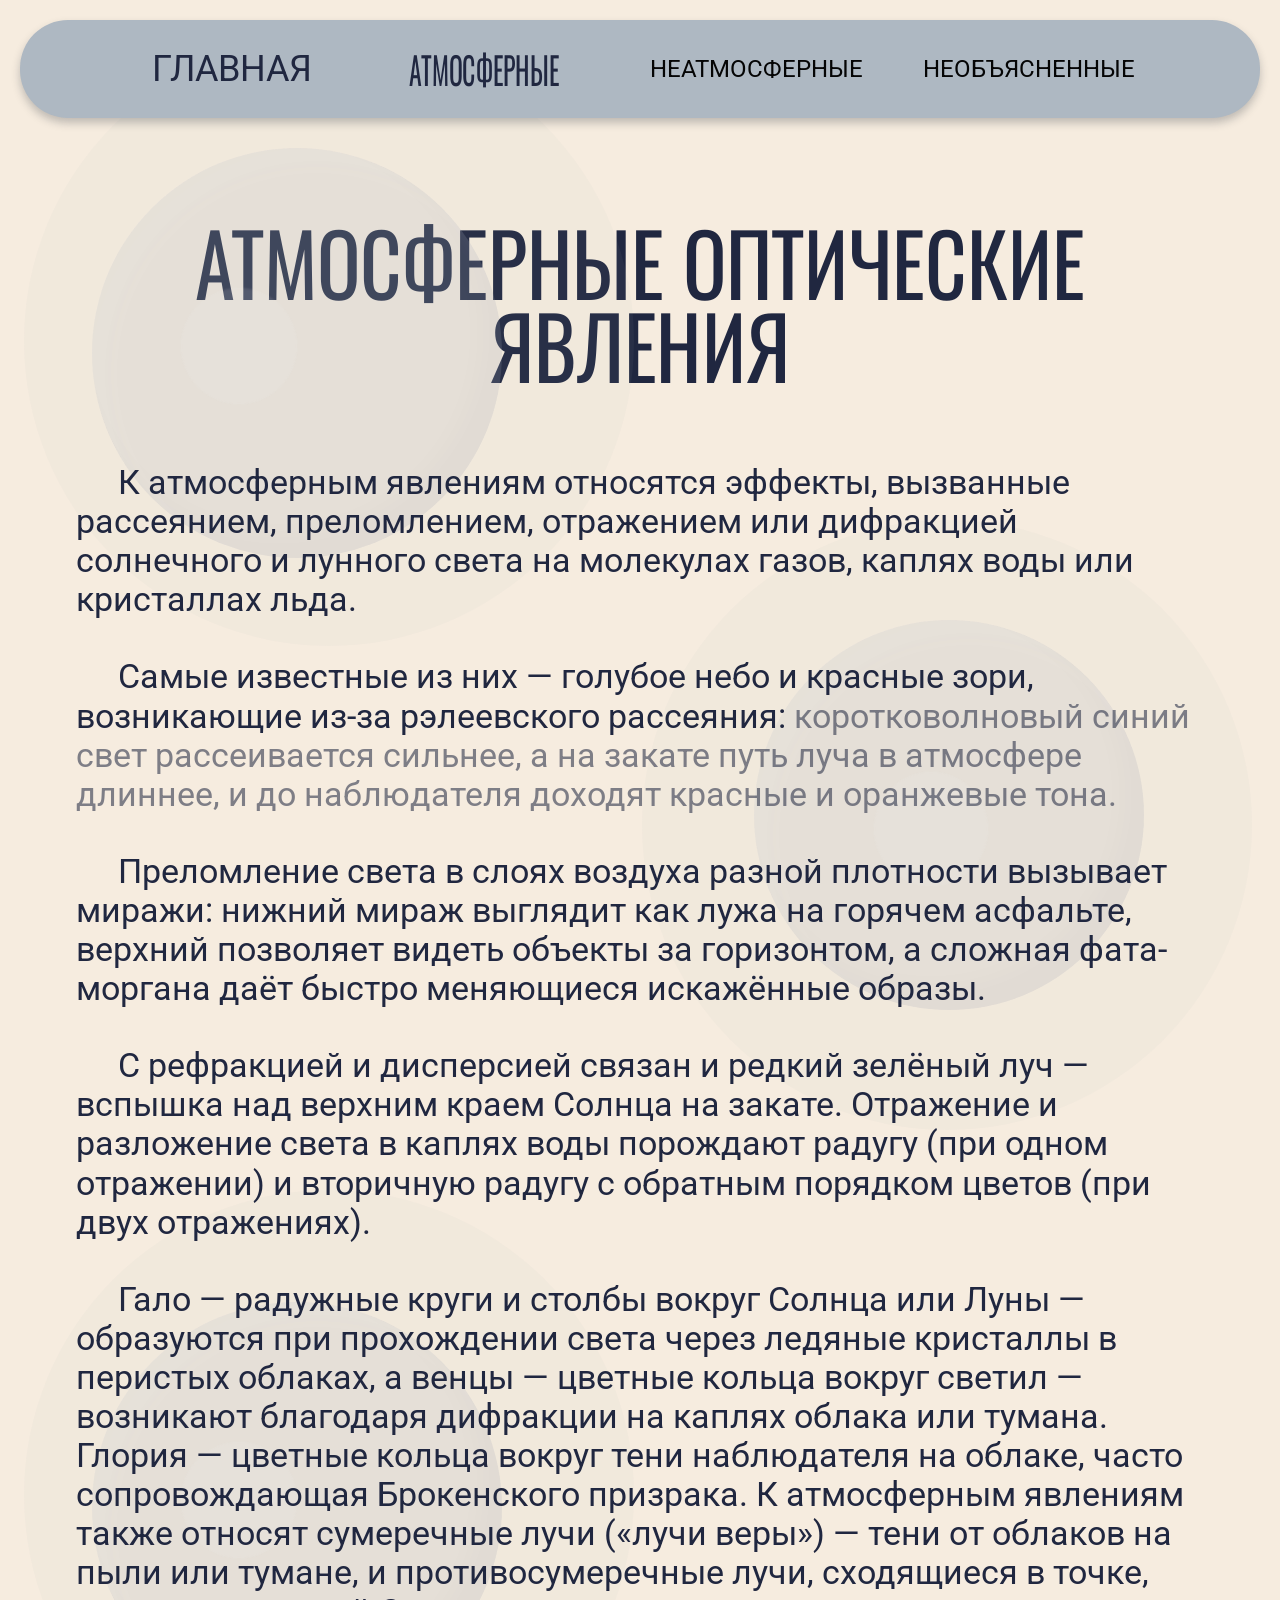
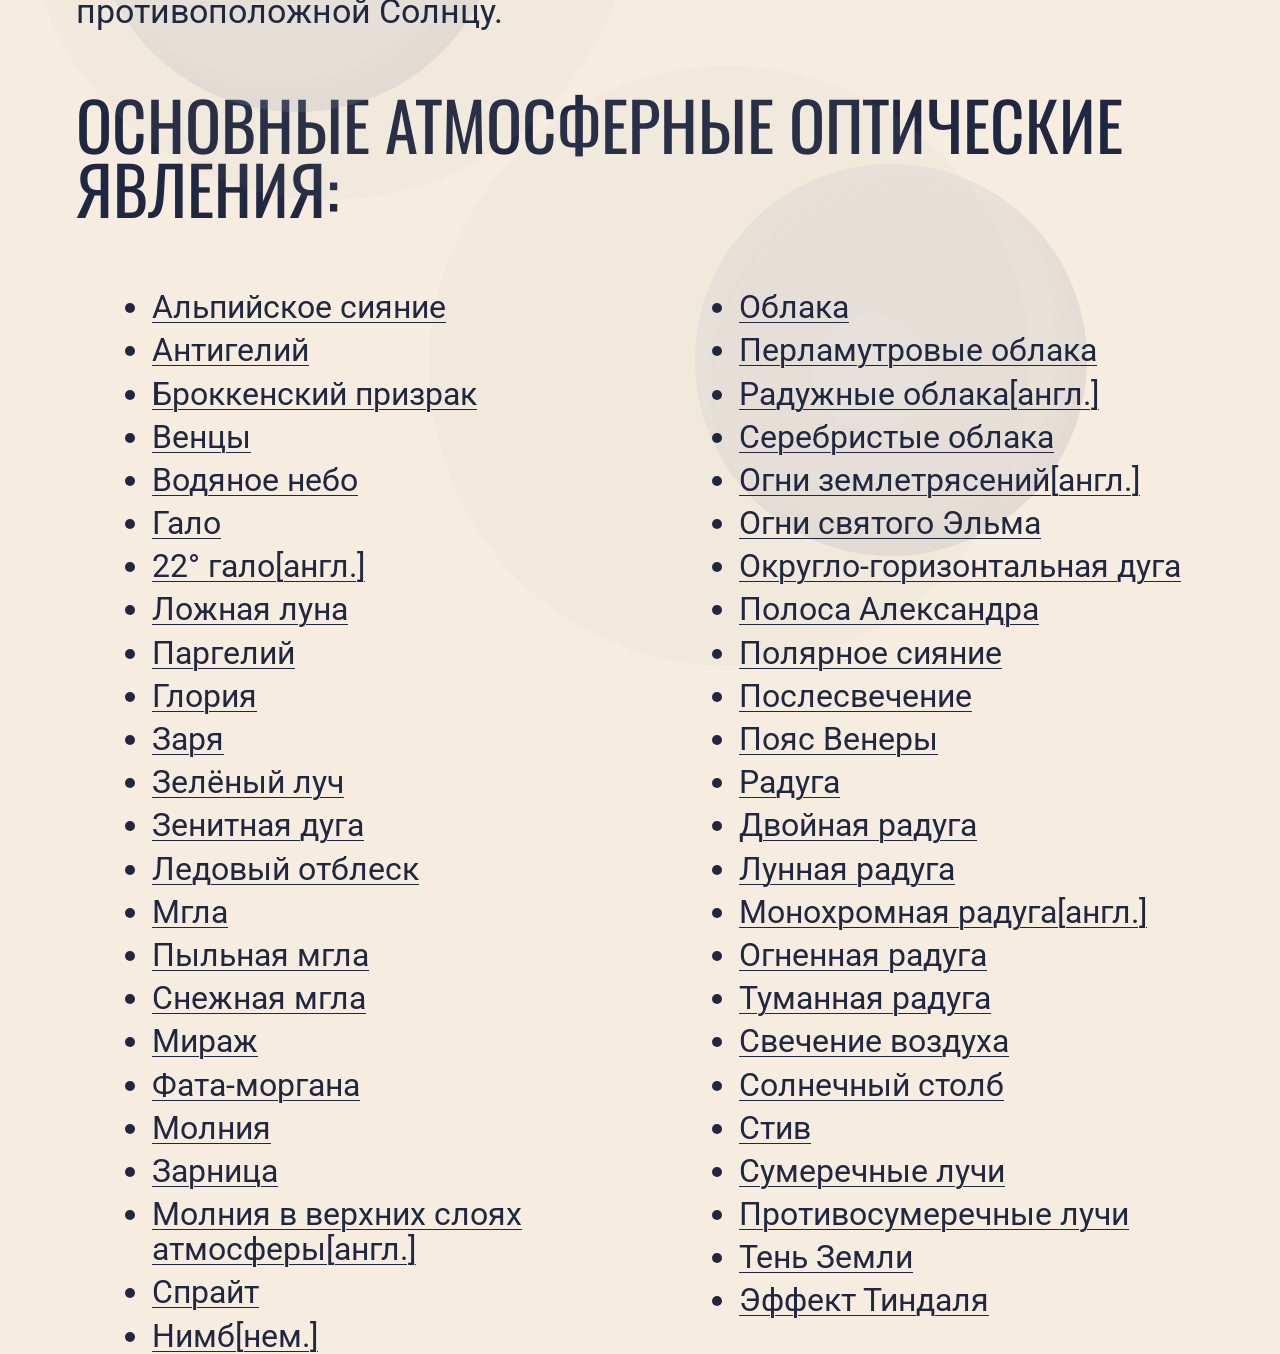
==== atmospheric.html @ 503780d5 "Add files via upload" ====
<!doctype html>
<html lang="ru">
  <head>
    <meta charset="UTF-8" />
    <meta name="viewport" content="width=device-width, initial-scale=1.0" />
    <title>Атмосферные оптические явления</title>
    <link rel="preconnect" href="https://fonts.googleapis.com" />
    <link rel="preconnect" href="https://fonts.gstatic.com" crossorigin />
    <link
      href="https://fonts.googleapis.com/css2?family=Oswald:wght@700&family=Roboto:wght@400;500&display=swap"
      rel="stylesheet"
    />
    <link rel="stylesheet" href="styles.css" />
  </head>
  <body>
<section class="page" id="atmospheric">
      <nav class="nav" aria-label="Навигация">
        <a class="home-link" href="index.html">Главная</a>
        <a class="active" href="atmospheric.html">Атмосферные</a>
        <a href="non-atmospheric.html">Неатмосферные</a>
        <a href="unexplained.html">Необъясненные</a>
      </nav>

      <div class="title-block">
        <h1 class="two-line-title">Атмосферные оптические<br />явления</h1>
      </div>

      <div class="lens lens-right lens-atmo-1" aria-hidden="true"><span></span></div>
      <div class="lens lens-left lens-atmo-2" aria-hidden="true"><span></span></div>
      <div class="lens lens-bottom lens-atmo-3" aria-hidden="true"><span></span></div>
      <div class="lens lens-left lens-atmo-4" aria-hidden="true"><span></span></div>

      <article class="article text">
        <p class="wide indent">
          К атмосферным явлениям относятся эффекты, вызванные рассеянием,
          преломлением, отражением или дифракцией солнечного и лунного света на
          молекулах газов, каплях воды или кристаллах льда.
        </p>
        <p class="wide indent">
          Самые известные из них — голубое небо и красные зори, возникающие из-за
          рэлеевского рассеяния: <span class="muted">коротковолновый синий свет
          рассеивается сильнее, а на закате путь луча в атмосфере длиннее, и до
          наблюдателя доходят красные и оранжевые тона.</span>
        </p>
        <p class="wide indent">
          Преломление света в слоях воздуха разной плотности вызывает миражи:
          нижний мираж выглядит как лужа на горячем асфальте, верхний позволяет
          видеть объекты за горизонтом, а сложная фата-моргана даёт быстро
          меняющиеся искажённые образы.
        </p>
        <p class="wide indent">
          С рефракцией и дисперсией связан и редкий зелёный луч — вспышка над
          верхним краем Солнца на закате. Отражение и разложение света в каплях воды
          порождают радугу (при одном отражении) и вторичную радугу с обратным
          порядком цветов (при двух отражениях).
        </p>
        <p class="wide indent">
          Гало — радужные круги и столбы вокруг Солнца или Луны — образуются при
          прохождении света через ледяные кристаллы в перистых облаках, а венцы —
          цветные кольца вокруг светил — возникают благодаря дифракции на каплях
          облака или тумана. Глория — цветные кольца вокруг тени наблюдателя на
          облаке, часто сопровождающая Брокенского призрака. К атмосферным явлениям
          также относят сумеречные лучи («лучи веры») — тени от облаков на пыли или
          тумане, и противосумеречные лучи, сходящиеся в точке, противоположной
          Солнцу.
        </p>
      </article>

      <h2 class="phenomena-title">Основные атмосферные оптические явления:</h2>
      <div class="columns">
        <ul class="link-list">
          <li><a href="https://ru.wikipedia.org/wiki/%D0%90%D0%BB%D1%8C%D0%BF%D0%B8%D0%B9%D1%81%D0%BA%D0%BE%D0%B5_%D1%81%D0%B8%D1%8F%D0%BD%D0%B8%D0%B5" target="_blank" rel="noopener">Альпийское сияние</a></li>
          <li><a href="https://ru.wikipedia.org/wiki/%D0%90%D0%BD%D1%82%D0%B8%D0%B3%D0%B5%D0%BB%D0%B8%D0%B9" target="_blank" rel="noopener">Антигелий</a></li>
          <li><a href="https://ru.wikipedia.org/wiki/%D0%91%D1%80%D0%BE%D0%BA%D0%BA%D0%B5%D0%BD%D1%81%D0%BA%D0%B8%D0%B9_%D0%BF%D1%80%D0%B8%D0%B7%D1%80%D0%B0%D0%BA" target="_blank" rel="noopener">Броккенский призрак</a></li>
          <li><a href="https://ru.wikipedia.org/wiki/%D0%92%D0%B5%D0%BD%D1%86%D1%8B" target="_blank" rel="noopener">Венцы</a></li>
          <li><a href="https://ru.wikipedia.org/wiki/%D0%92%D0%BE%D0%B4%D1%8F%D0%BD%D0%BE%D0%B5_%D0%BD%D0%B5%D0%B1%D0%BE" target="_blank" rel="noopener">Водяное небо</a></li>
          <li><a href="https://ru.wikipedia.org/wiki/%D0%93%D0%B0%D0%BB%D0%BE" target="_blank" rel="noopener">Гало</a></li>
          <li><a href="https://en.wikipedia.org/wiki/22%C2%B0_halo" target="_blank" rel="noopener">22° гало[англ.]</a></li>
          <li><a href="https://ru.wikipedia.org/wiki/%D0%9B%D0%BE%D0%B6%D0%BD%D0%B0%D1%8F_%D0%BB%D1%83%D0%BD%D0%B0" target="_blank" rel="noopener">Ложная луна</a></li>
          <li><a href="https://ru.wikipedia.org/wiki/%D0%9F%D0%B0%D1%80%D0%B3%D0%B5%D0%BB%D0%B8%D0%B9" target="_blank" rel="noopener">Паргелий</a></li>
          <li><a href="https://ru.wikipedia.org/wiki/%D0%93%D0%BB%D0%BE%D1%80%D0%B8%D1%8F" target="_blank" rel="noopener">Глория</a></li>
          <li><a href="https://ru.wikipedia.org/wiki/%D0%97%D0%B0%D1%80%D1%8F" target="_blank" rel="noopener">Заря</a></li>
          <li><a href="https://ru.wikipedia.org/wiki/%D0%97%D0%B5%D0%BB%D1%91%D0%BD%D1%8B%D0%B9_%D0%BB%D1%83%D1%87" target="_blank" rel="noopener">Зелёный луч</a></li>
          <li><a href="https://ru.wikipedia.org/wiki/%D0%97%D0%B5%D0%BD%D0%B8%D1%82%D0%BD%D0%B0%D1%8F_%D0%B4%D1%83%D0%B3%D0%B0" target="_blank" rel="noopener">Зенитная дуга</a></li>
          <li><a href="https://ru.wikipedia.org/wiki/%D0%9B%D0%B5%D0%B4%D0%BE%D0%B2%D1%8B%D0%B9_%D0%BE%D1%82%D0%B1%D0%BB%D0%B5%D1%81%D0%BA" target="_blank" rel="noopener">Ледовый отблеск</a></li>
          <li><a href="https://ru.wikipedia.org/wiki/%D0%9C%D0%B3%D0%BB%D0%B0" target="_blank" rel="noopener">Мгла</a></li>
          <li><a href="https://ru.wikipedia.org/wiki/%D0%9F%D1%8B%D0%BB%D1%8C%D0%BD%D0%B0%D1%8F_%D0%BC%D0%B3%D0%BB%D0%B0" target="_blank" rel="noopener">Пыльная мгла</a></li>
          <li><a href="https://ru.wikipedia.org/wiki/%D0%A1%D0%BD%D0%B5%D0%B6%D0%BD%D0%B0%D1%8F_%D0%BC%D0%B3%D0%BB%D0%B0" target="_blank" rel="noopener">Снежная мгла</a></li>
          <li><a href="https://ru.wikipedia.org/wiki/%D0%9C%D0%B8%D1%80%D0%B0%D0%B6" target="_blank" rel="noopener">Мираж</a></li>
          <li><a href="https://ru.wikipedia.org/wiki/%D0%A4%D0%B0%D1%82%D0%B0-%D0%BC%D0%BE%D1%80%D0%B3%D0%B0%D0%BD%D0%B0" target="_blank" rel="noopener">Фата-моргана</a></li>
          <li><a href="https://ru.wikipedia.org/wiki/%D0%9C%D0%BE%D0%BB%D0%BD%D0%B8%D1%8F" target="_blank" rel="noopener">Молния</a></li>
          <li><a href="https://ru.wikipedia.org/wiki/%D0%97%D0%B0%D1%80%D0%BD%D0%B8%D1%86%D0%B0" target="_blank" rel="noopener">Зарница</a></li>
          <li><a href="https://en.wikipedia.org/wiki/Upper-atmospheric_lightning" target="_blank" rel="noopener">Молния в верхних слоях атмосферы[англ.]</a></li>
          <li><a href="https://ru.wikipedia.org/wiki/%D0%A1%D0%BF%D1%80%D0%B0%D0%B9%D1%82" target="_blank" rel="noopener">Спрайт</a></li>
          <li><a href="https://de.wikipedia.org/wiki/Heiligenschein_(Optik)" target="_blank" rel="noopener">Нимб[нем.]</a></li>
        </ul>
        <ul class="link-list">
          <li><a href="https://ru.wikipedia.org/wiki/%D0%9E%D0%B1%D0%BB%D0%B0%D0%BA%D0%B0" target="_blank" rel="noopener">Облака</a></li>
          <li><a href="https://ru.wikipedia.org/wiki/%D0%9F%D0%B5%D1%80%D0%BB%D0%B0%D0%BC%D1%83%D1%82%D1%80%D0%BE%D0%B2%D1%8B%D0%B5_%D0%BE%D0%B1%D0%BB%D0%B0%D0%BA%D0%B0" target="_blank" rel="noopener">Перламутровые облака</a></li>
          <li><a href="https://en.wikipedia.org/wiki/Cloud_iridescence" target="_blank" rel="noopener">Радужные облака[англ.]</a></li>
          <li><a href="https://ru.wikipedia.org/wiki/%D0%A1%D0%B5%D1%80%D0%B5%D0%B1%D1%80%D0%B8%D1%81%D1%82%D1%8B%D0%B5_%D0%BE%D0%B1%D0%BB%D0%B0%D0%BA%D0%B0" target="_blank" rel="noopener">Серебристые облака</a></li>
          <li><a href="https://en.wikipedia.org/wiki/Earthquake_light" target="_blank" rel="noopener">Огни землетрясений[англ.]</a></li>
          <li><a href="https://ru.wikipedia.org/wiki/%D0%9E%D0%B3%D0%BD%D0%B8_%D1%81%D0%B2%D1%8F%D1%82%D0%BE%D0%B3%D0%BE_%D0%AD%D0%BB%D1%8C%D0%BC%D0%B0" target="_blank" rel="noopener">Огни святого Эльма</a></li>
          <li><a href="https://ru.wikipedia.org/wiki/%D0%9E%D0%BA%D1%80%D1%83%D0%B3%D0%BB%D0%BE-%D0%B3%D0%BE%D1%80%D0%B8%D0%B7%D0%BE%D0%BD%D1%82%D0%B0%D0%BB%D1%8C%D0%BD%D0%B0%D1%8F_%D0%B4%D1%83%D0%B3%D0%B0" target="_blank" rel="noopener">Округло-горизонтальная дуга</a></li>
          <li><a href="https://ru.wikipedia.org/wiki/%D0%9F%D0%BE%D0%BB%D0%BE%D1%81%D0%B0_%D0%90%D0%BB%D0%B5%D0%BA%D1%81%D0%B0%D0%BD%D0%B4%D1%80%D0%B0" target="_blank" rel="noopener">Полоса Александра</a></li>
          <li><a href="https://ru.wikipedia.org/wiki/%D0%9F%D0%BE%D0%BB%D1%8F%D1%80%D0%BD%D0%BE%D0%B5_%D1%81%D0%B8%D1%8F%D0%BD%D0%B8%D0%B5" target="_blank" rel="noopener">Полярное сияние</a></li>
          <li><a href="https://ru.wikipedia.org/wiki/%D0%9F%D0%BE%D1%81%D0%BB%D0%B5%D1%81%D0%B2%D0%B5%D1%87%D0%B5%D0%BD%D0%B8%D0%B5" target="_blank" rel="noopener">Послесвечение</a></li>
          <li><a href="https://ru.wikipedia.org/wiki/%D0%9F%D0%BE%D1%8F%D1%81_%D0%92%D0%B5%D0%BD%D0%B5%D1%80%D1%8B" target="_blank" rel="noopener">Пояс Венеры</a></li>
          <li><a href="https://ru.wikipedia.org/wiki/%D0%A0%D0%B0%D0%B4%D1%83%D0%B3%D0%B0" target="_blank" rel="noopener">Радуга</a></li>
          <li><a href="https://ru.wikipedia.org/wiki/%D0%94%D0%B2%D0%BE%D0%B9%D0%BD%D0%B0%D1%8F_%D1%80%D0%B0%D0%B4%D1%83%D0%B3%D0%B0" target="_blank" rel="noopener">Двойная радуга</a></li>
          <li><a href="https://ru.wikipedia.org/wiki/%D0%9B%D1%83%D0%BD%D0%BD%D0%B0%D1%8F_%D1%80%D0%B0%D0%B4%D1%83%D0%B3%D0%B0" target="_blank" rel="noopener">Лунная радуга</a></li>
          <li><a href="https://en.wikipedia.org/wiki/Monochrome_rainbow" target="_blank" rel="noopener">Монохромная радуга[англ.]</a></li>
          <li><a href="https://ru.wikipedia.org/wiki/%D0%9E%D0%B3%D0%BD%D0%B5%D0%BD%D0%BD%D0%B0%D1%8F_%D1%80%D0%B0%D0%B4%D1%83%D0%B3%D0%B0" target="_blank" rel="noopener">Огненная радуга</a></li>
          <li><a href="https://ru.wikipedia.org/wiki/%D0%A2%D1%83%D0%BC%D0%B0%D0%BD%D0%BD%D0%B0%D1%8F_%D1%80%D0%B0%D0%B4%D1%83%D0%B3%D0%B0" target="_blank" rel="noopener">Туманная радуга</a></li>
          <li><a href="https://ru.wikipedia.org/wiki/%D0%A1%D0%B2%D0%B5%D1%87%D0%B5%D0%BD%D0%B8%D0%B5_%D0%B2%D0%BE%D0%B7%D0%B4%D1%83%D1%85%D0%B0" target="_blank" rel="noopener">Свечение воздуха</a></li>
          <li><a href="https://ru.wikipedia.org/wiki/%D0%A1%D0%BE%D0%BB%D0%BD%D0%B5%D1%87%D0%BD%D1%8B%D0%B9_%D1%81%D1%82%D0%BE%D0%BB%D0%B1" target="_blank" rel="noopener">Солнечный столб</a></li>
          <li><a href="https://ru.wikipedia.org/wiki/%D0%A1%D1%82%D0%B8%D0%B2" target="_blank" rel="noopener">Стив</a></li>
          <li><a href="https://ru.wikipedia.org/wiki/%D0%A1%D1%83%D0%BC%D0%B5%D1%80%D0%B5%D1%87%D0%BD%D1%8B%D0%B5_%D0%BB%D1%83%D1%87%D0%B8" target="_blank" rel="noopener">Сумеречные лучи</a></li>
          <li><a href="https://ru.wikipedia.org/wiki/%D0%9F%D1%80%D0%BE%D1%82%D0%B8%D0%B2%D0%BE%D1%81%D1%83%D0%BC%D0%B5%D1%80%D0%B5%D1%87%D0%BD%D1%8B%D0%B5_%D0%BB%D1%83%D1%87%D0%B8" target="_blank" rel="noopener">Противосумеречные лучи</a></li>
          <li><a href="https://ru.wikipedia.org/wiki/%D0%A2%D0%B5%D0%BD%D1%8C_%D0%97%D0%B5%D0%BC%D0%BB%D0%B8" target="_blank" rel="noopener">Тень Земли</a></li>
          <li><a href="https://ru.wikipedia.org/wiki/%D0%AD%D1%84%D1%84%D0%B5%D0%BA%D1%82_%D0%A2%D0%B8%D0%BD%D0%B4%D0%B0%D0%BB%D1%8F" target="_blank" rel="noopener">Эффект Тиндаля</a></li>
        </ul>
      </div>
    </section>
    <script src="lens.js"></script>
  </body>
</html>
---- styles.css ----
@font-face {
  font-family: "Red Molot";
  src: url(fonts/Red-Molot.ttf);
}

:root {
  --bg: #f6ecdf;
  --ink: #202740;
  --muted: rgba(32, 39, 64, 0.56);
  --nav: #aeb8c2;
  --lens: rgba(169, 178, 186, 0.18);
  --lens-soft: rgba(169, 178, 186, 0.06);
  --lens-glow: rgba(249, 252, 255, 0.12);
}

* {
  box-sizing: border-box;
}

html {
  scroll-behavior: smooth;
}

body {
  margin: 0;
  color: var(--ink);
  background: var(--bg);
  font-family: "Roboto", Arial, sans-serif;
}

.page {
  position: relative;
  width: min(100%, 1440px);
  margin: 0 auto;
  overflow: hidden;
  background: var(--bg);
  --spot-x: 0px;
  --spot-y: 0px;
  --spot-opacity: 0;
  isolation: isolate;
}

.page::before {
  content: "";
  position: absolute;
  inset: 0;
  z-index: 0;
  pointer-events: none;
  background: radial-gradient(
    circle at calc(50% + var(--spot-x)) calc(28% + var(--spot-y)),
    rgba(255, 255, 255, 0.22),
    rgba(255, 255, 255, 0.08) 18%,
    transparent 40%
  );
  opacity: var(--spot-opacity);
  transition: opacity 260ms ease;
}

#home {
  min-height: 2194px;
}

#atmospheric {
  min-height: 2934px;
}

#non-atmospheric {
  min-height: 5239px;
}

#unexplained {
  min-height: 1646px;
}

.nav {
  position: relative;
  z-index: 10;
  display: grid;
  grid-template-columns: 1fr 1.18fr 1.18fr 1.18fr;
  align-items: center;
  gap: 18px;
  min-height: 98px;
  margin: 20px;
  padding: 0 104px;
  border-radius: 48px;
  background: var(--nav);
  box-shadow: 0 5px 8px rgba(45, 52, 62, 0.27);
}

.nav a {
  color: #050505;
  text-align: center;
  text-decoration: none;
  text-transform: uppercase;
  font-size: 24px;
  line-height: 1;
  letter-spacing: 0;
}

.nav .home-link {
  color: var(--ink);
  font-size: 36px;
}

.nav .active {
  color: var(--ink);
  font-family: "Red Molot", "Oswald", Impact, sans-serif;
  font-size: 38px;
  font-weight: 400;
  transform: scaleX(0.68);
}

h1,
h2 {
  margin: 0;
  color: var(--ink);
  font-family: "Red Molot", "Oswald", Impact, sans-serif;
  font-weight: 400;
  line-height: 0.96;
  letter-spacing: 0;
  text-transform: uppercase;
}

h1 {
  width: 100%;
  text-align: center;
  font-size: 111px;
  white-space: nowrap;
  transform: scaleX(0.76);
}

h2 {
  font-size: 86px;
}

p,
li {
  margin: 0;
  color: var(--ink);
  font-size: 34px;
  font-weight: 400;
  line-height: 1.15;
  letter-spacing: 0;
}

a {
  color: inherit;
  text-decoration-thickness: 1px;
  text-underline-offset: 4px;
}

.title-block {
  padding-top: 82px;
}

.two-line-title {
  max-width: 1160px;
  margin: 0 auto;
  text-align: center;
  font-size: 86px;
  transform: scaleX(0.94);
}

.text {
  position: relative;
  z-index: 2;
}

.wide {
  max-width: 1290px;
  margin-inline: auto;
}

.indent {
  text-indent: 42px;
}

.muted {
  color: var(--muted);
}

.section {
  position: relative;
  z-index: 1;
  padding-inline: 76px;
}

.lead {
  max-width: 1284px;
  margin: 72px 78px 0;
}

.facts {
  padding-top: 60px;
}

.facts h2 {
  margin-left: 50px;
}

.facts p {
  max-width: 1300px;
  margin-top: 50px;
}

.groups {
  padding-top: 37px;
}

.groups h2 {
  width: 1480px;
  max-width: none;
  font-size: 79px;
  transform: scaleX(0.86);
  transform-origin: left top;
}

.groups ul {
  max-width: 1295px;
  margin: 58px 0 0 0;
  padding-left: 93px;
}

.groups li+li {
  margin-top: 3px;
}

.home-closing {
  padding-top: 42px;
  padding-bottom: 60px;
}

.home-closing p {
  max-width: 1300px;
  margin-left: 8px;
}

.article {
  padding: 78px 76px 0;
}

.article p+p {
  margin-top: 38px;
}

.phenomena-title {
  margin: 60px 0 0 76px;
  max-width: 1080px;
  font-size: 67px;
}

.columns {
  position: relative;
  z-index: 2;
  display: grid;
  grid-template-columns: 1fr 1fr;
  gap: 94px;
  margin: 70px 82px 0 118px;
}

.link-list {
  margin: 0;
  padding-left: 34px;
}

.link-list li {
  font-size: 32px;
  line-height: 1.1;
}

.link-list li+li {
  margin-top: 8px;
}

.non-atmo-list {
  position: relative;
  z-index: 2;
  max-width: 1130px;
  margin: 54px 0 0 126px;
  padding-left: 34px;
}

.non-atmo-list li {
  font-size: 32px;
  line-height: 1.16;
}

.non-atmo-list li+li {
  margin-top: 7px;
}

.non-section-title {
  position: relative;
  z-index: 2;
  margin: 66px 0 0 126px;
  font-size: 68px;
}

.unexplained-lead {
  max-width: 1280px;
  margin: 43px auto 0;
}

.unexplained-title {
  position: relative;
  z-index: 2;
  max-width: 930px;
  margin: 56px 0 0 106px;
  font-size: 67px;
}

.unexplained-list {
  position: relative;
  z-index: 2;
  max-width: 1240px;
  margin: 67px 0 0 86px;
  padding-left: 84px;
}

.unexplained-list li {
  font-size: 34px;
  line-height: 1.15;
}

.unexplained-list li+li {
  margin-top: 13px;
}

.lens {
  position: absolute;
  pointer-events: none;
  z-index: 1;
  transform: translate3d(var(--lens-offset-x, 0px), var(--lens-offset-y, 0px), 0);
  transition: transform 650ms cubic-bezier(0.19, 1, 0.22, 1), filter 220ms ease;
  will-change: transform;
  filter: brightness(var(--lens-brightness, 1));
}

.lens::before,
.lens::after,
.lens span,
.lens span::after {
  content: "";
  position: absolute;
  border-radius: 50%;
}

.lens::before {
  background: var(--lens-soft);
}

.lens::after,
.lens span {
  background: var(--lens);
  box-shadow: inset -18px -20px 28px rgba(43, 54, 70, 0.025),
    inset 20px 20px 30px rgba(255, 255, 255, 0.05);
}

.lens span::after {
  background: var(--lens-glow);
  filter: blur(1px);
  animation: lens-glow 5.5s ease-in-out infinite;
}

.page.is-lens-active .lens {
  --lens-brightness: 1.01;
}

.page.is-lens-active .lens::after {
  box-shadow: inset -18px -20px 28px rgba(43, 54, 70, 0.03),
    inset 20px 20px 30px rgba(255, 255, 255, 0.06),
    0 0 34px rgba(255, 255, 255, 0.06);
}

@keyframes lens-glow {
  0%,
  100% {
    opacity: 0.18;
    transform: scale(0.96);
  }

  50% {
    opacity: 0.32;
    transform: scale(1.08);
  }
}

.lens-right {
  top: -35px;
  right: 118px;
  width: 520px;
  height: 612px;
}

.lens-right::before {
  width: 610px;
  height: 610px;
  top: 0;
  left: 0;
}

.lens-right::after {
  width: 390px;
  height: 390px;
  top: 100px;
  left: 112px;
}

.lens-right span::after {
  width: 114px;
  height: 114px;
  top: 252px;
  left: 232px;
}

.lens-left {
  top: 36px;
  left: 24px;
  width: 550px;
  height: 690px;
}

.lens-left::before {
  width: 610px;
  height: 610px;
  top: 0;
  left: 0;
}

.lens-left::after {
  width: 410px;
  height: 410px;
  top: 112px;
  left: 68px;
}

.lens-left span::after {
  width: 116px;
  height: 116px;
  top: 252px;
  left: 157px;
}

.lens-bottom {
  right: 38px;
  bottom: -58px;
  width: 525px;
  height: 482px;
}

.lens-bottom::before {
  width: 600px;
  height: 600px;
  top: -44px;
  left: -208px;
}

.lens-bottom::after {
  width: 392px;
  height: 392px;
  top: 54px;
  left: 58px;
}

.lens-bottom span::after {
  width: 116px;
  height: 116px;
  top: 204px;
  left: 175px;
}

.lens-atmo-1 {
  top: 520px;
  right: 118px;
}

.lens-atmo-2 {
  top: 1190px;
  left: 24px;
}

.lens-atmo-3 {
  top: 1710px;
  right: 118px;
}

.lens-atmo-4 {
  bottom: -130px;
  left: 24px;
}

.lens-non-1 {
  top: 540px;
  right: 118px;
}

.lens-non-2 {
  top: 1150px;
  left: 24px;
}

.lens-non-3 {
  top: 1830px;
  right: 118px;
}

.lens-non-4 {
  top: 2355px;
  left: 24px;
}

.lens-non-5 {
  top: 3200px;
  right: 118px;
}

.lens-non-6 {
  top: 4055px;
  left: 36px;
}

.lens-non-7 {
  bottom: -150px;
  right: 118px;
}

.lens-unexplained-1 {
  top: 545px;
  right: 118px;
}

.lens-unexplained-2 {
  top: 1180px;
  left: 24px;
}

@media (max-width: 900px) {
  .page {
    min-height: auto !important;
    padding-bottom: 80px;
  }

  .nav {
    grid-template-columns: 1fr 1fr;
    gap: 18px 8px;
    margin: 14px;
    padding: 24px;
    border-radius: 34px;
  }

  .nav a,
  .nav .home-link,
  .nav .active {
    font-size: clamp(18px, 5vw, 28px);
    transform: none;
  }

  .title-block {
    padding-top: 54px;
  }

  h1,
  .two-line-title {
    padding-inline: 26px;
    text-align: left;
    white-space: normal;
    font-size: clamp(54px, 14vw, 92px);
    transform: none;
  }

  h2,
  .groups h2,
  .phenomena-title,
  .non-section-title,
  .unexplained-title {
    width: auto;
    max-width: 100%;
    margin-left: 28px;
    font-size: clamp(42px, 12vw, 72px);
    transform: none;
  }

  p,
  li,
  .link-list li,
  .non-atmo-list li,
  .unexplained-list li {
    font-size: clamp(23px, 6vw, 32px);
    line-height: 1.2;
    overflow-wrap: break-word;
  }

  h2 span {
    display: block;
  }

  .lead,
  .section,
  .article,
  .unexplained-lead {
    margin-inline: 0;
    padding-inline: 28px;
  }

  .lead {
    margin-top: 46px;
  }

  .facts h2 {
    margin-left: 0;
  }

  .groups ul,
  .non-atmo-list,
  .unexplained-list {
    margin-left: 28px;
    padding-left: 36px;
  }

  .columns {
    grid-template-columns: 1fr;
    gap: 8px;
    margin: 42px 28px 0 50px;
  }

  .lens-right,
  .lens-atmo-1,
  .lens-non-1,
  .lens-unexplained-1 {
    right: -170px;
  }

  .lens-left,
  .lens-atmo-2,
  .lens-non-2,
  .lens-non-4,
  .lens-non-6,
  .lens-unexplained-2 {
    left: -170px;
  }

  .lens-bottom,
  .lens-atmo-3,
  .lens-non-3,
  .lens-non-5,
  .lens-non-7 {
    right: -250px;
  }
}

@media (prefers-reduced-motion: reduce) {
  .page::before,
  .lens,
  .lens span::after {
    animation: none;
    transition: none;
  }
}
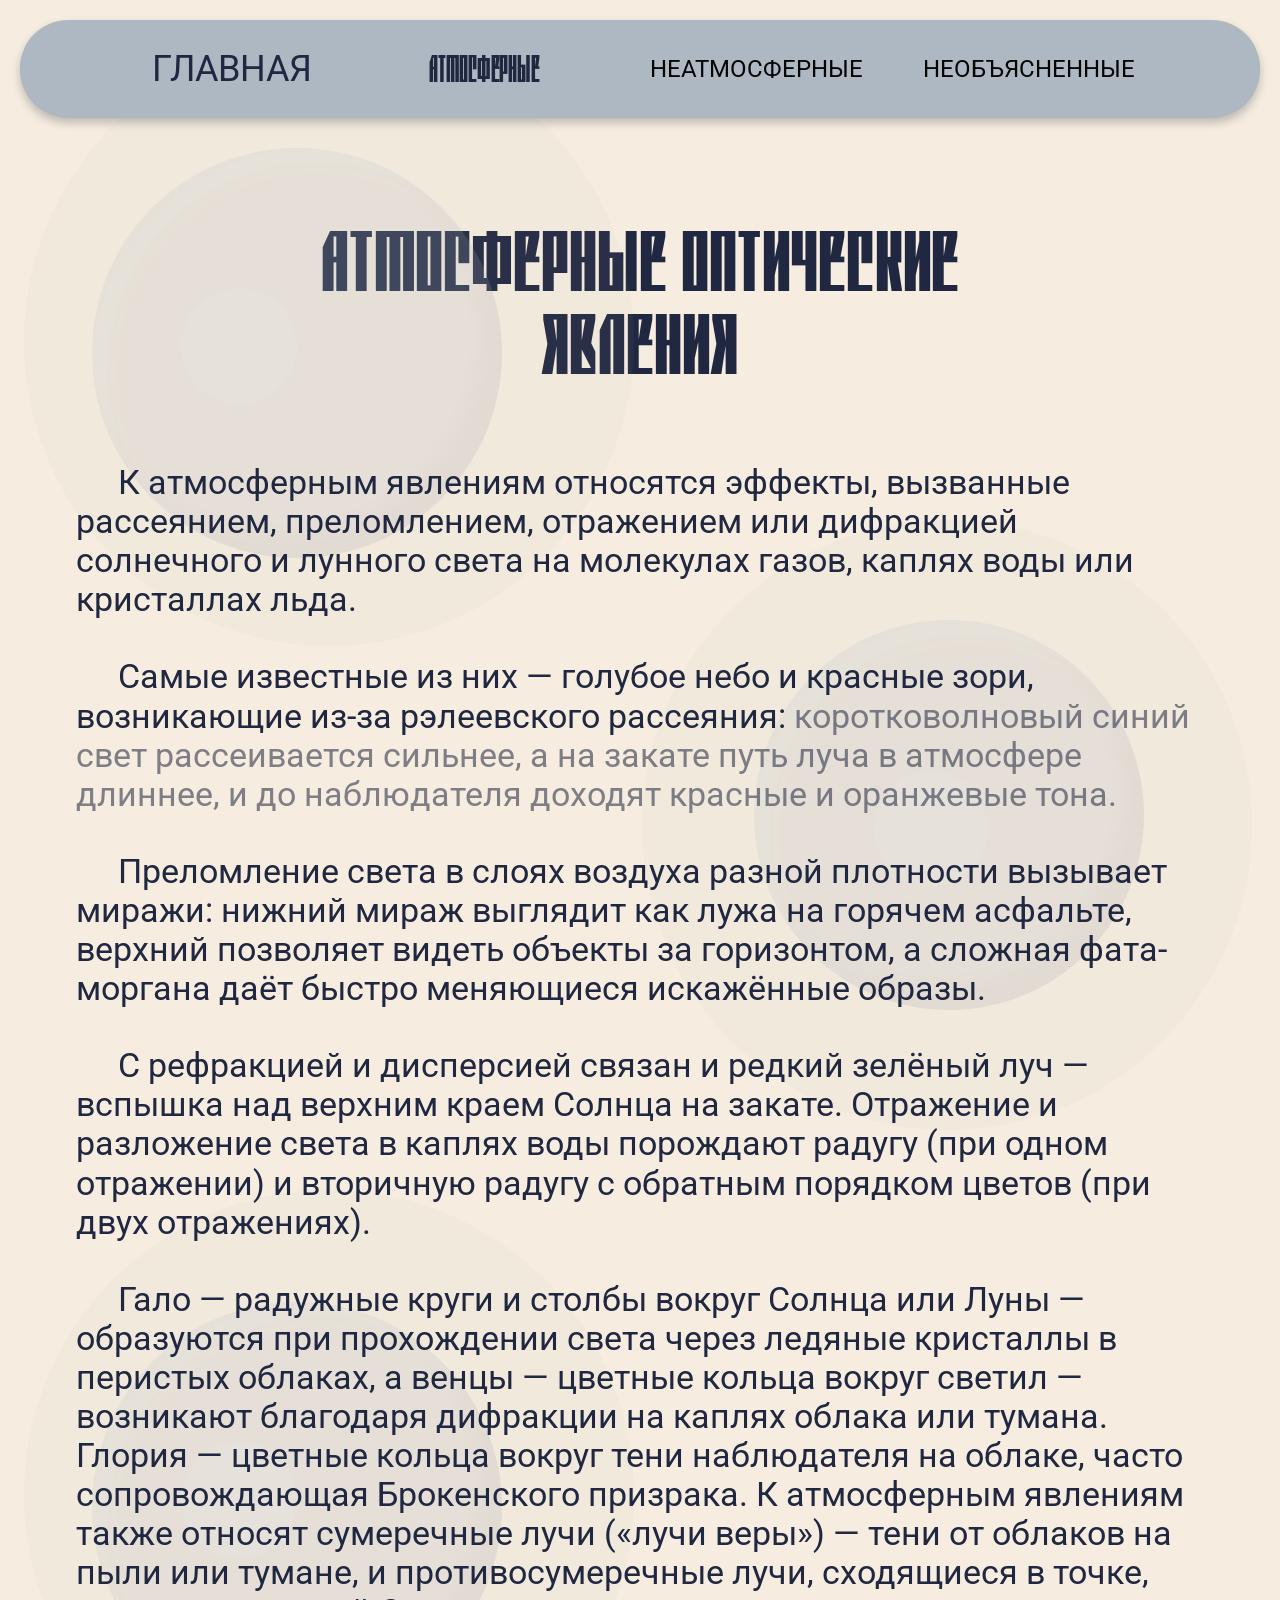
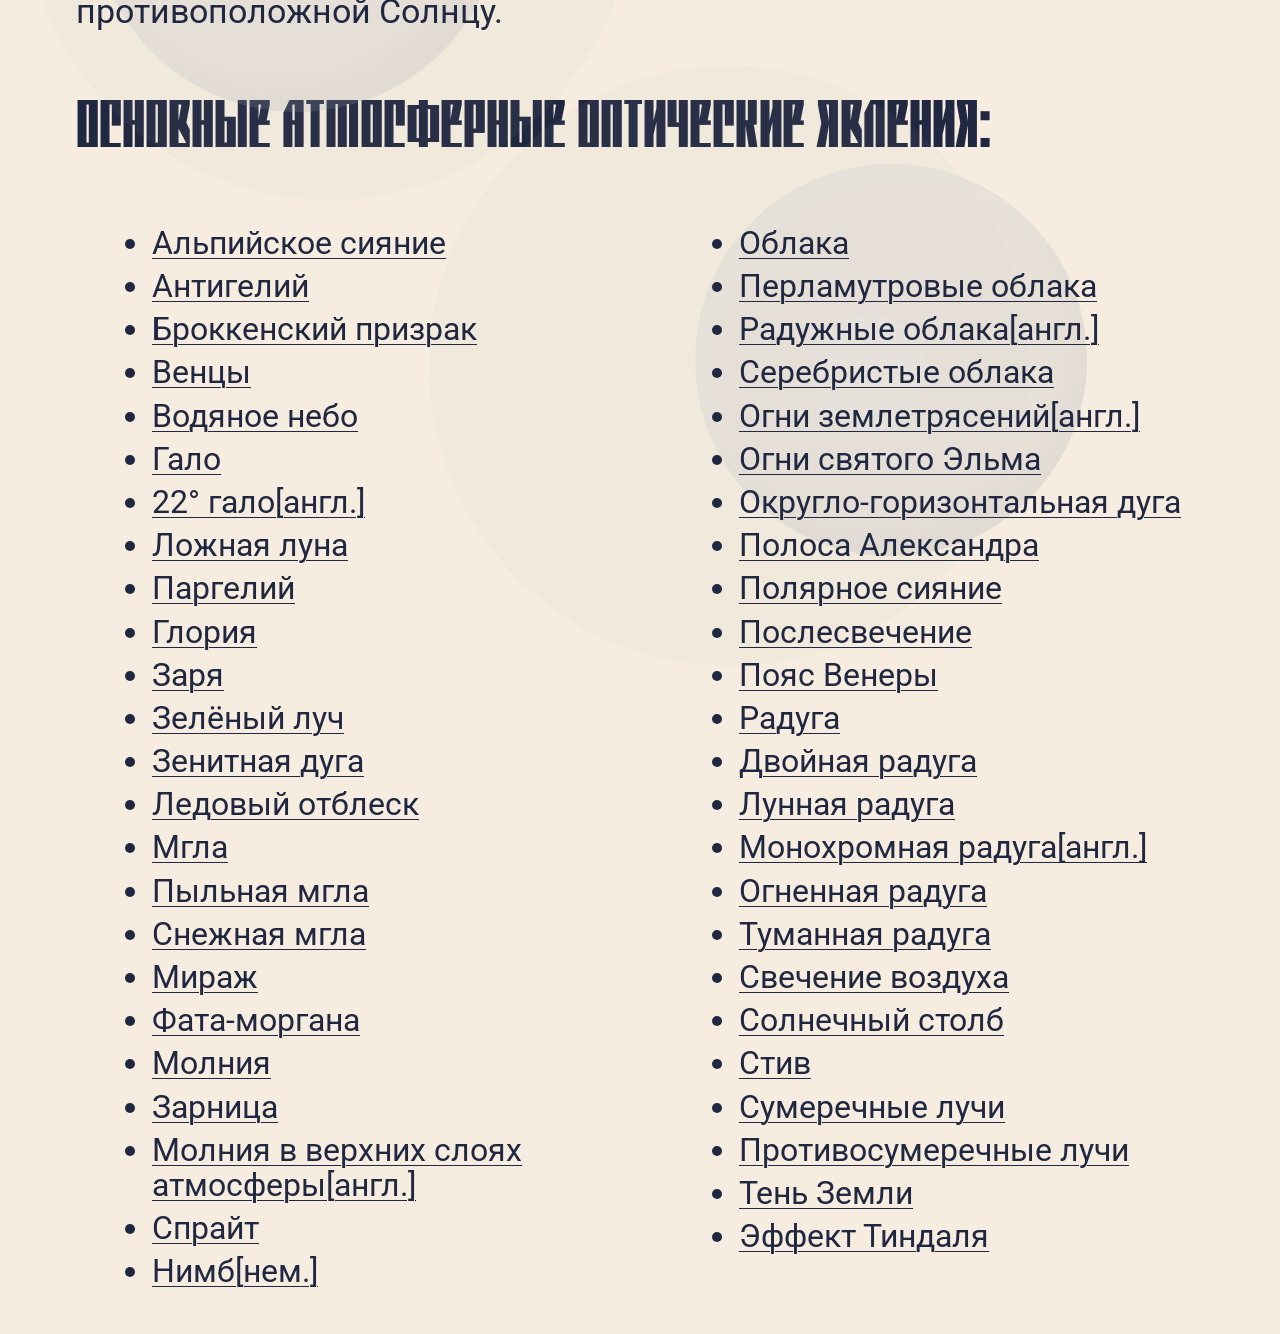
==== commit 7d669b30: "Update atmospheric.html" ====
--- a/atmospheric.html
+++ b/atmospheric.html
@@ -78,7 +78,7 @@
           <li><a href="https://en.wikipedia.org/wiki/22%C2%B0_halo" target="_blank" rel="noopener">22° гало[англ.]</a></li>
           <li><a href="https://ru.wikipedia.org/wiki/%D0%9B%D0%BE%D0%B6%D0%BD%D0%B0%D1%8F_%D0%BB%D1%83%D0%BD%D0%B0" target="_blank" rel="noopener">Ложная луна</a></li>
           <li><a href="https://ru.wikipedia.org/wiki/%D0%9F%D0%B0%D1%80%D0%B3%D0%B5%D0%BB%D0%B8%D0%B9" target="_blank" rel="noopener">Паргелий</a></li>
-          <li><a href="https://ru.wikipedia.org/wiki/%D0%93%D0%BB%D0%BE%D1%80%D0%B8%D1%8F" target="_blank" rel="noopener">Глория</a></li>
+          <li><a href="https://ru.wikipedia.org/wiki/%D0%93%D0%BB%D0%BE%D1%80%D0%B8%D1%8F_(%D0%BE%D0%BF%D1%82%D0%B8%D1%87%D0%B5%D1%81%D0%BA%D0%BE%D0%B5_%D1%8F%D0%B2%D0%BB%D0%B5%D0%BD%D0%B8%D0%B5)"target="_blank" rel="noopener">Глория</a></li>
           <li><a href="https://ru.wikipedia.org/wiki/%D0%97%D0%B0%D1%80%D1%8F" target="_blank" rel="noopener">Заря</a></li>
           <li><a href="https://ru.wikipedia.org/wiki/%D0%97%D0%B5%D0%BB%D1%91%D0%BD%D1%8B%D0%B9_%D0%BB%D1%83%D1%87" target="_blank" rel="noopener">Зелёный луч</a></li>
           <li><a href="https://ru.wikipedia.org/wiki/%D0%97%D0%B5%D0%BD%D0%B8%D1%82%D0%BD%D0%B0%D1%8F_%D0%B4%D1%83%D0%B3%D0%B0" target="_blank" rel="noopener">Зенитная дуга</a></li>
--- a/styles.css
+++ b/styles.css
@@ -1,6 +1,6 @@
 @font-face {
   font-family: "Red Molot";
-  src: url(fonts/Red-Molot.ttf);
+  src: url(Red-Molot.ttf);
 }
 
 :root {
